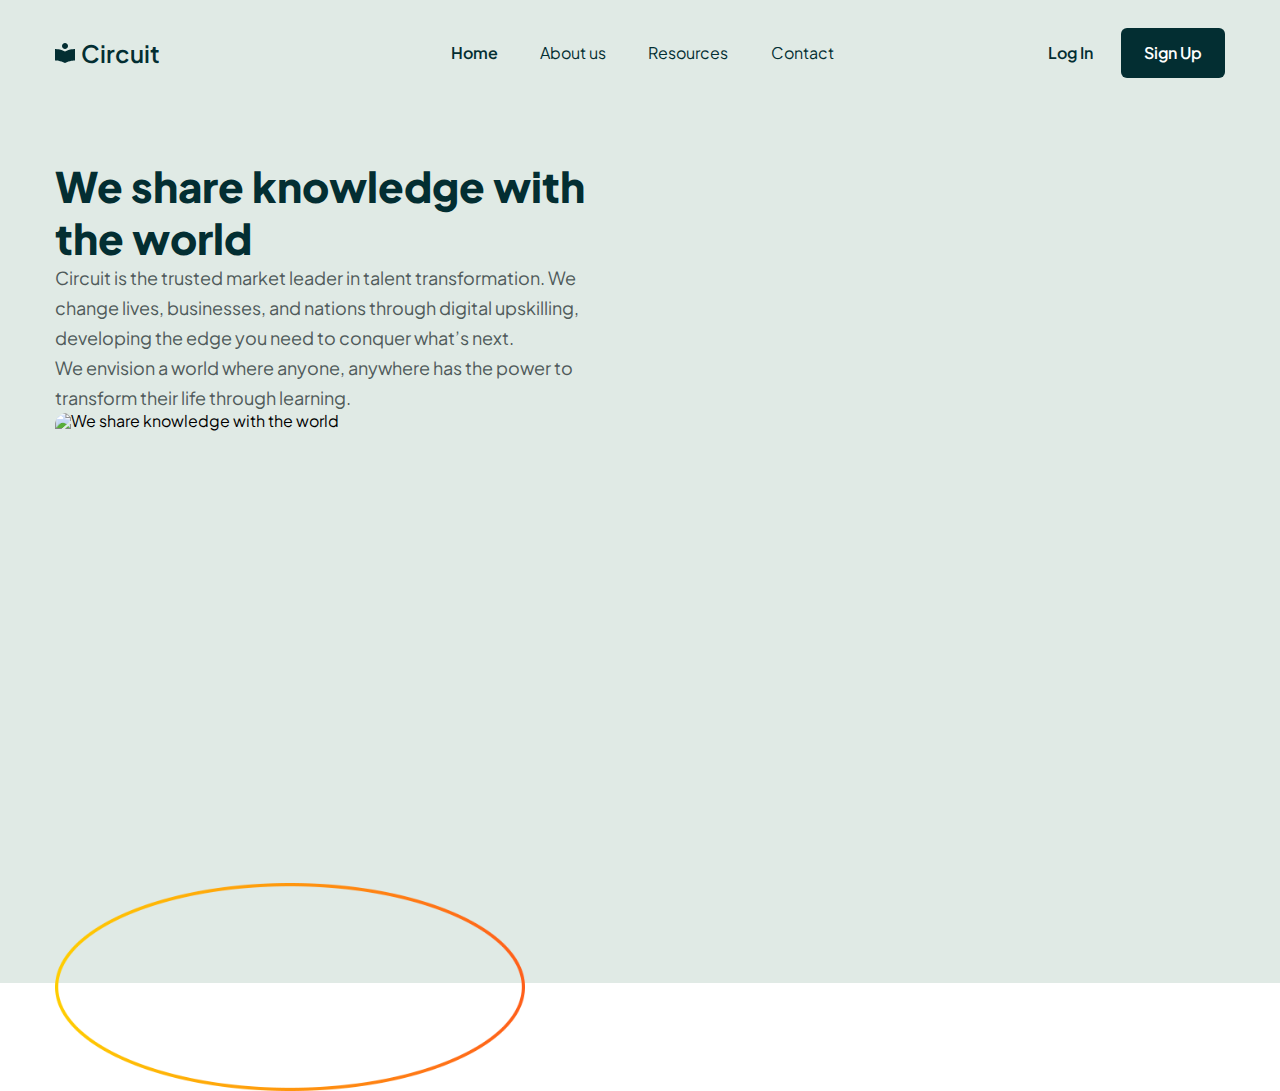
==== html/about.html @ ffbc9abe "Bonus" ====
<!DOCTYPE html>
<html lang="en">
  <head>
    <meta charset="UTF-8" />
    <meta name="viewport" content="width=device-width, initial-scale=1.0" />
    <title>About us</title>
    <!-- Favicon -->
    <link
      rel="apple-touch-icon"
      sizes="57x57"
      href="../assets/favicon/apple-icon-57x57.png"
    />
    <link
      rel="apple-touch-icon"
      sizes="60x60"
      href="../assets/favicon/apple-icon-60x60.png"
    />
    <link
      rel="apple-touch-icon"
      sizes="72x72"
      href="../assets/favicon/apple-icon-72x72.png"
    />
    <link
      rel="apple-touch-icon"
      sizes="76x76"
      href="../assets/favicon/apple-icon-76x76.png"
    />
    <link
      rel="apple-touch-icon"
      sizes="114x114"
      href="../assets/favicon/apple-icon-114x114.png"
    />
    <link
      rel="apple-touch-icon"
      sizes="120x120"
      href="../assets/favicon/apple-icon-120x120.png"
    />
    <link
      rel="apple-touch-icon"
      sizes="144x144"
      href="../assets/favicon/apple-icon-144x144.png"
    />
    <link
      rel="apple-touch-icon"
      sizes="152x152"
      href="../assets/favicon/apple-icon-152x152.png"
    />
    <link
      rel="apple-touch-icon"
      sizes="180x180"
      href="../assets/favicon/apple-icon-180x180.png"
    />
    <link
      rel="icon"
      type="image/png"
      sizes="192x192"
      href="../assets/favicon/android-icon-192x192.png"
    />
    <link
      rel="icon"
      type="image/png"
      sizes="32x32"
      href="../assets/favicon/favicon-32x32.png"
    />
    <link
      rel="icon"
      type="image/png"
      sizes="96x96"
      href="../assets/favicon/favicon-96x96.png"
    />
    <link
      rel="icon"
      type="image/png"
      sizes="16x16"
      href="../assets/favicon/favicon-16x16.png"
    />
    <link rel="manifest" href="../assets/favicon/manifest.json" />
    <meta name="msapplication-TileColor" content="#ffffff" />
    <meta
      name="msapplication-TileImage"
      content="../assets/favicon/ms-icon-144x144.png"
    />
    <meta name="theme-color" content="#ffffff" />
    <!-- Fonts -->
    <link rel="preconnect" href="https://fonts.googleapis.com" />
    <link rel="preconnect" href="https://fonts.gstatic.com" crossorigin />
    <link
      href="https://fonts.googleapis.com/css2?family=Plus+Jakarta+Sans:wght@400;500;600;700;800&display=swap"
      rel="stylesheet"
    />
    <!-- CSS -->
    <link rel="stylesheet" href="../assets/css/main.css" />
  </head>
  <body>
    <header class="header">
      <div class="container header-container">
        <a href="#" class="header-logo">
          <img src="../assets/img/logo.svg" alt="Circuit" />
          <span>Circuit</span>
        </a>
        <nav class="header-nav">
          <ul class="header-list">
            <li class="header-item">
              <a href="../index.html" class="header-link active" title="Home"
                >Home</a
              >
            </li>
            <li class="header-item">
              <a href="./about.html" class="header-link" title="About"
                >About us</a
              >
            </li>
            <li class="header-item">
              <a href="./resources.html" class="header-link" title="Resources"
                >Resources</a
              >
            </li>
            <li class="header-item">
              <a href="./contact.html" class="header-link" title="Contact"
                >Contact</a
              >
            </li>
          </ul>
          <div class="header-auth">
            <a href="./log-in-modal.html" class="log-in-btn">Log In</a>
            <a href="./sign-up-modal.html" class="btn sign-up-btn">Sign Up</a>
          </div>
        </nav>
      </div>
    </header>
    <main>
      <section class="about-hero">
        <div class="about-hero-container container">
          <section class="about-hero-content">
            <h1 class="heading about-hero-content-heading">
              We share knowledge with the world
            </h1>
            <p class="desc about-hero-content-desc">
              Circuit is the trusted market leader in talent transformation. We
              change lives, businesses, and nations through digital upskilling,
              developing the edge you need to conquer what’s next.
            </p>
            <p class="desc about-hero-content-desc">
              We envision a world where anyone, anywhere has the power to
              transform their life through learning.
            </p>
          </section>
          <figure class="about-hero-media">
            <img
              src="https://source.unsplash.com/random"
              alt="We share knowledge with the world"
              class="about-hero-img"
            />
            <figure class="about-hero-decor">
              <img srcset="../assets/img/hero-decor.png 2x" alt="" />
            </figure>
          </figure>
        </div>
      </section>
    </main>
  </body>
</html>
---- assets/css/main.css ----
html,
body,
div,
span,
applet,
object,
iframe,
h1,
h2,
h3,
h4,
h5,
h6,
p,
blockquote,
pre,
a,
abbr,
acronym,
address,
big,
cite,
code,
del,
dfn,
em,
img,
ins,
kbd,
q,
s,
samp,
small,
strike,
strong,
sub,
sup,
tt,
var,
b,
u,
i,
center,
dl,
dt,
dd,
ol,
ul,
li,
fieldset,
form,
label,
legend,
table,
caption,
tbody,
tfoot,
thead,
tr,
th,
td,
article,
aside,
canvas,
details,
embed,
figure,
figcaption,
footer,
header,
hgroup,
menu,
nav,
output,
ruby,
section,
summary,
time,
mark,
audio,
video {
  margin: 0;
  padding: 0;
  border: 0;
  font-size: 100%;
  font: inherit;
  vertical-align: baseline;
}

/* HTML5 display-role reset for older browsers */
article,
aside,
details,
figcaption,
figure,
footer,
header,
hgroup,
menu,
nav,
section {
  display: block;
}

body {
  line-height: 1;
}

ol,
ul {
  list-style: none;
}

blockquote,
q {
  quotes: none;
}

blockquote:before,
blockquote:after,
q:before,
q:after {
  content: "";
  content: none;
}

table {
  border-collapse: collapse;
  border-spacing: 0;
}

*,
*:before,
*:after {
  box-sizing: border-box;
}

img,
picture,
svg,
video {
  display: block;
  max-width: 100%;
}

input,
select,
textarea {
  background-color: transparent;
  outline: none;
}

button {
  cursor: pointer;
  background-color: transparent;
  outline: none;
}

input,
select,
textarea,
button {
  font-family: inherit;
  font-size: inherit;
}

html {
  font-size: 62.5%;
  scroll-behavior: smooth;
}

body {
  font-size: 1.6rem;
  font-family: "Plus Jakarta Sans", sans-serif;
}

a {
  text-decoration: none;
}

.container {
  width: 1170px;
  max-width: calc(100% - 48px);
  margin: 0 auto;
}

.heading {
  color: #032e32;
  font-size: 4.2rem;
  font-weight: 800;
  line-height: 123.81%;
}

.desc {
  color: #4f5a5a;
  font-size: 1.8rem;
  font-weight: 400;
  line-height: 166.667%;
}

.btn {
  display: flex;
  justify-content: center;
  align-items: center;
  --height: 62px;
  height: var(--height);
  line-height: var(--height);
  border-radius: 8px;
  background: #b5ed3d;
  color: #032e32;
  font-size: 1.8rem;
  font-weight: 600;
  outline: none;
  border: none;
  transition: all 0.2s linear;
}
.btn:hover {
  opacity: 0.85;
}

.header {
  padding-top: 18px;
  background: #e0eae5;
  position: sticky;
  top: -18px;
  z-index: 2;
}
.header-container {
  padding: 10px 0;
  display: flex;
  align-items: center;
  justify-content: space-between;
}
.header-logo {
  display: flex;
  align-items: center;
  gap: 0 6px;
}
.header-logo span {
  color: #032e32;
  font-size: 2.4rem;
  font-weight: 600;
}
.header-nav {
  display: flex;
  align-items: center;
  gap: 0 193px;
}
.header-list {
  display: flex;
  align-items: center;
}
.header-link {
  padding: 6px 21px;
  display: block;
  color: #032e32;
  font-weight: 400;
  transition: all 0.2s linear;
  position: relative;
}
.header-link::before {
  content: attr(title);
  display: block;
  font-weight: 600;
  height: 0;
  overflow: hidden;
  visibility: hidden;
}
.header-link::after {
  content: "";
  height: 3px;
  width: calc(100% - 42px);
  position: absolute;
  bottom: 0;
  left: 21px;
  background: #032e32;
  transform: scaleX(0);
  transform-origin: right;
  transition: transform 0.5s linear;
}
.header-link:hover {
  font-weight: 600;
}
.header-link:hover::after {
  transform: scaleX(1);
  transform-origin: left;
}
.header-link.active {
  font-weight: 600;
}
.header-auth {
  display: flex;
  align-items: center;
  gap: 0 28px;
}
.header .log-in-btn {
  color: #032e32;
  font-weight: 600;
}
.header .sign-up-btn {
  --height: 50px;
  border-radius: 6px;
  background: #032e32;
  color: #fff;
  font-size: 1.6rem;
  min-width: 104px;
}

.footer {
  background: #e0eae5;
}
.footer-container {
  padding: 92px 0 28px;
}
.footer-top {
  display: grid;
  grid-template-columns: 2fr 1fr 1fr 5fr;
  grid-gap: 0 110px;
  padding-bottom: 48px;
  border-bottom: 1px solid #d9d9d9;
}
.footer-heading {
  font-size: 2rem;
  font-weight: 700;
  line-height: 150%;
}
.footer-links {
  margin-top: 24px;
  display: flex;
  flex-direction: column;
  gap: 12px 0;
}
.footer-link {
  color: #032e32;
  font-size: 1.6rem;
  line-height: 175%;
  white-space: nowrap;
}
.footer-form {
  display: flex;
  align-items: center;
  justify-content: space-between;
  gap: 0 16px;
  margin-top: 24px;
}
.footer-input {
  padding: 13px 18px;
  width: 100%;
  border-radius: 4px;
  border: 1px solid #032e32;
  color: #032e32;
  font-size: 1.6rem;
  line-height: 175%;
}
.footer-btn {
  --height: 56px;
  min-width: 129px;
  font-size: 1.6rem;
}
.footer-contact {
  margin-top: 24px;
  display: flex;
  gap: 0 30px;
}
.footer-contact span {
  color: #032e32;
  font-size: 1.6rem;
  font-weight: 400;
  line-height: 175%;
}
.footer-contact span a {
  margin-top: 16px;
  display: block;
  color: #032e32;
  font-size: 2rem;
  font-weight: 700;
  line-height: 150%;
}
.footer .socials {
  margin-top: 24px;
  display: flex;
  align-items: center;
  gap: 0 14px;
}
.footer .social {
  display: flex;
  justify-content: center;
  align-items: center;
  width: 36px;
  height: 36px;
  background: #032e32;
  border-radius: 100rem;
  transition: all 0.2s linear;
  border: 1px solid transparent;
}
.footer .social svg {
  color: #fff;
}
.footer .social:hover {
  background: transparent;
  border: 1px solid #032e32;
}
.footer .social:hover svg {
  color: #032e32;
}
.footer-bottom {
  margin-top: 28px;
  display: flex;
  align-items: center;
  justify-content: space-between;
}
.footer-pay {
  display: flex;
  align-items: center;
  gap: 0 28px;
  margin-left: 150px;
}
.footer .copyright {
  color: #5d6c6c;
  font-size: 1.6rem;
  line-height: 175%;
}

.log-in {
  background: linear-gradient(to right, #04704e 50%, #e0eae5 50%);
  min-height: 100vh;
}
.log-in-container {
  display: flex;
  justify-content: space-between;
}
.log-in-heading {
  margin-top: 345px;
  color: #fff;
  max-width: 470px;
  padding: 20px 0;
  position: relative;
}
.log-in-heading::before {
  content: "";
  width: 36.1%;
  height: 4px;
  border-radius: 12px;
  background: #b5ed3d;
  position: absolute;
  top: 0;
  left: 0;
}
.log-in-desc {
  color: #fff;
  max-width: 411px;
}
.log-in-modal {
  margin-top: 126px;
  padding: 38px 28px;
  border-radius: 12px;
  background: #fff;
  width: 470px;
  position: relative;
}
.log-in-close-icon img {
  position: absolute;
  cursor: pointer;
  top: -56px;
  right: 0;
}
.log-in-label {
  color: #032e32;
  font-weight: 600;
  margin-bottom: 17px;
  display: block;
}
.log-in-input {
  width: 100%;
  border-radius: 6px;
  border: 1px solid #d4dddd;
  padding: 17px;
  color: #4f5a5a;
  font-weight: 400;
}
.log-in .password-log-in {
  margin-top: 26px;
  position: relative;
}
.log-in .password-log-in span {
  color: #032e32;
  font-weight: 600;
  position: absolute;
  right: 17px;
  top: 58%;
  cursor: pointer;
}
.log-in button {
  margin-top: 60px;
  width: 100%;
  outline: none;
  border: none;
}
.log-in .separate {
  margin-top: 32px;
  background: #d4dddd;
  height: 1px;
  width: 100%;
}
.log-in .other-choice {
  padding: 0 23px;
  background: #fff;
  display: inline-block;
  position: relative;
  left: 50%;
  transform: translateX(-50%);
  top: -15px;
}
.log-in .other-log-in {
  display: flex;
  justify-content: center;
  align-items: center;
  flex-direction: column;
  gap: 18px 0;
}
.log-in .other-log-in button {
  --height: 50px;
  border: 1px solid #d4dddd;
  margin-top: 0;
  background: transparent;
  width: 255px;
  display: flex;
  justify-content: center;
  align-items: center;
  transition: all 0.2s linear;
  gap: 0 13px;
}
.log-in .other-log-in button span {
  font-size: 1.6rem;
}
.log-in .other-log-in button:hover {
  background: #b5ed3d;
}
.log-in .other-log-in p {
  font-size: 1.6rem;
}
.log-in .other-log-in p strong {
  font-weight: 700;
  color: #032e32;
  cursor: pointer;
}

.log-in .confirm-password {
  margin-top: 26px;
}
.log-in .sign-up-modal-btn {
  margin-top: 28px;
}

.article {
  background: #e0eae5;
}
.article-container {
  padding: 70px 0;
  display: flex;
  align-items: center;
  justify-content: space-between;
}
.article-content {
  max-width: 570px;
}
.article-content p {
  margin-top: 20px;
}
.article-content strong {
  margin-top: 20px;
  font-size: 2.2rem;
  font-weight: 700;
  line-height: 145.455%;
  display: inline-block;
}
.article .hero-article-rate {
  margin-top: 20px;
}
.article .strong-2 {
  margin-top: 28px;
}
.article-list {
  margin-top: 28px;
  display: flex;
  flex-direction: column;
  gap: 16px 0;
}
.article-item {
  display: flex;
  align-items: center;
  gap: 0 12px;
}
.article-item span {
  color: #032e32;
}
.article-cta {
  margin-top: 40px;
  display: flex;
  align-items: center;
  gap: 0 20px;
}
.article-cta button {
  --height: 60px;
}
.article .buy-btn {
  min-width: 147px;
}
.article .add-btn {
  min-width: 170px;
  color: #fff;
  background: #032e32;
}
.article .img-media {
  width: 470px;
  height: 470px;
}
.article .img-media img {
  position: relative;
  z-index: 1;
  border-radius: 12px;
  width: 100%;
  height: 100%;
  object-fit: cover;
}
.article .img-decor {
  z-index: 0;
  position: absolute;
  top: 43%;
  left: 54%;
}
.article-close {
  margin-top: -107px;
  float: right;
}

.all-course {
  background: #e0eae5;
}
.all-course-container {
  padding: 72px 0 100px;
}
.all-course-content {
  margin-top: 70px;
  display: flex;
  justify-content: space-between;
}
.all-course-nav {
  width: 370px;
}
.all-course-nav h2 {
  font-size: 3.2rem;
  font-weight: 700;
  line-height: 131.25%;
}
.all-course-filter-list {
  margin-top: 48px;
  display: flex;
  flex-direction: column;
  gap: 28px 0;
}
.all-course-filter-item {
  padding-bottom: 28px;
  position: relative;
}
.all-course-filter-item h3 {
  font-size: 2rem;
  font-weight: 600;
  line-height: 150%;
  margin-bottom: 18px;
}
.all-course-filter-item::after {
  content: "";
  height: 2px;
  width: 100%;
  border-radius: 1px;
  background: #bfcec6;
  position: absolute;
  bottom: 0;
  left: 0;
}
.all-course-filter-item .list {
  display: flex;
  flex-direction: column;
  gap: 16px 0;
}
.all-course-list {
  display: grid;
  grid-template-columns: repeat(2, 1fr);
  grid-gap: 30px;
}

.hero {
  padding-top: 18px;
  background: #e0eae5;
}
.hero-pr-banner {
  padding: 20px 0;
  max-width: 100vw;
  overflow: hidden;
  white-space: nowrap;
  margin-left: -18px;
  background: #ffcd00;
}
.hero-pr-banner span {
  padding: 0 18px;
  position: relative;
  color: #032e32;
  font-size: 1.8rem;
  font-weight: 400;
}
.hero-pr-banner span::after {
  content: "";
  width: 10px;
  height: 10px;
  border-radius: 100rem;
  background: #032e32;
  position: absolute;
  right: -8px;
  top: 50%;
  transform: translateY(-50%);
}
.hero-container {
  padding: 100px 0 156px;
  display: flex;
  align-items: center;
}
.hero-content {
  max-width: 570px;
}
.hero-heading {
  font-size: 7rem;
  font-weight: 800;
  line-height: 114.286%;
  margin-bottom: 20px;
}
.hero-form {
  margin-top: 40px;
  position: relative;
  display: flex;
  align-items: center;
  gap: 0 18px;
}
.hero-form img {
  position: absolute;
  left: 16px;
  top: 50%;
  transform: translateY(-50%);
}
.hero-input {
  width: 100%;
  padding: 16px 44px;
  outline: none;
  border-radius: 8px;
  background: #fff;
  border: none;
}
.hero-btn {
  min-width: 191px;
}
.hero-media {
  position: relative;
  padding-left: 130px;
}
.hero-article {
  position: relative;
  z-index: 1;
  width: 370px;
  height: 426px;
  border-radius: 12px;
  background: #fff;
  padding: 24px;
}
.hero-article-content {
  margin-top: -24px;
}
.hero-article-sub-heading {
  color: #69797a;
  font-size: 1.4rem;
  font-weight: 400;
}
.hero-article-title {
  margin-top: 3px;
  color: #032e32;
  font-weight: 700;
  display: flex;
  align-items: center;
  justify-content: space-between;
}
.hero-article-rate {
  margin-top: 3px;
  display: flex;
  align-items: center;
  gap: 0 6px;
}
.hero-article-rate span {
  font-size: 1.6rem;
}
.hero-img {
  width: 322px;
  height: 262px;
  border-radius: 12px;
  object-fit: cover;
}
.hero-nav-arrow img {
  position: relative;
  top: -27px;
  left: 50%;
  transform: translateX(-50%);
}
.hero-decor {
  position: absolute;
  top: 50%;
  transform: translateY(-50%);
  left: 64px;
}

.about {
  background: #032e32;
}
.about-container {
  padding: 48px 0 48px 2px;
  display: flex;
  align-items: center;
  justify-content: space-between;
  position: relative;
}
.about-content {
  max-width: 437px;
}
.about-tag {
  color: #fff;
  font-size: 1.8rem;
}
.about-heading {
  margin-top: 12px;
  color: #fff;
  font-size: 2.8rem;
  font-weight: 700;
  line-height: 135.714%;
}
.about-media {
  position: absolute;
  top: -40px;
  left: 50%;
  transform: translateX(-30%);
}
.about-img {
  width: 242px;
  height: 214px;
  border-radius: 12px;
  background: #ff5f1a;
  display: flex;
  align-items: flex-end;
  justify-content: center;
}
.about-img img {
  width: 220px;
  height: 260px;
}
.about-decor {
  position: absolute;
  bottom: 108px;
  left: -28px;
}
.about-list {
  display: flex;
  align-items: center;
  gap: 0 48px;
}
.about-item {
  max-width: 167px;
}
.about-item-desc {
  margin-top: 14px;
  color: #fff;
  font-size: 1.8rem;
  font-weight: 600;
  line-height: 133.333%;
  display: inline-block;
}

.bio {
  padding-top: 80px;
}
.bio-container {
  padding: 80px 0;
}
.bio-heading, .bio-desc {
  max-width: 570px;
  text-align: center;
  margin: 0 auto;
}
.bio-desc {
  margin-top: 20px;
}
.bio-btn {
  margin: 40px auto 0 auto;
  min-width: 167px;
}
.bio-media {
  display: flex;
  align-items: center;
  justify-content: space-between;
  margin-top: 70px;
}
.bio-media img {
  border-radius: 12px;
}
.bio-media img:first-child {
  width: 670px;
  height: 440px;
}
.bio-media img:last-child {
  width: 470px;
  height: 440px;
}

.service-container {
  padding: 80px 0 160px;
}
.service-heading {
  max-width: 570px;
}
.service-list {
  margin-top: 70px;
  --column: 3;
  --spacing: 30px;
  display: flex;
  flex-wrap: wrap;
  margin-left: calc(-1 * var(--spacing));
  row-gap: var(--spacing);
}
.service-list > * {
  margin-left: var(--spacing);
  width: calc(100% / var(--column) - var(--spacing));
}
.service-item {
  border-radius: 12px;
  border: 1px solid #d8e0e0;
  background: #fff;
  padding: 44px 22px;
  cursor: pointer;
  height: 338px;
  transition: all 0.2s linear;
}
.service-item strong {
  margin-top: 28px;
  color: #032e32;
  font-size: 2.2rem;
  font-weight: 700;
  display: inline-block;
}
.service-item span {
  margin-top: 16px;
  display: inline-block;
  font-size: 1.7rem;
}
.service-item:hover {
  box-shadow: 0px 18px 46px 0px rgba(3, 46, 50, 0.08);
  transform: translateY(-10px);
  border: 1px solid transparent;
}

.course {
  background: #e0eae5;
}
.course-container {
  padding: 100px 0;
}
.course-heading, .course-desc {
  text-align: center;
}
.course-desc {
  margin: 18px auto 0 auto;
  max-width: 570px;
}
.course-list {
  margin-top: 70px;
  --column: 3;
  --spacing: 30px;
  display: flex;
  flex-wrap: wrap;
  margin-left: calc(-1 * var(--spacing));
  row-gap: var(--spacing);
}
.course-list > * {
  margin-left: var(--spacing);
  width: calc(100% / var(--column) - var(--spacing));
}
.course-btn {
  width: 156px;
  margin: 55px auto 0 auto;
}

.feature-container {
  padding: 100px 0 80px;
  display: flex;
  align-items: center;
  justify-content: space-between;
}
.feature-media {
  flex-shrink: 0;
  width: 470px;
  height: 430px;
  position: relative;
}
.feature-img {
  width: 100%;
  height: 100%;
  object-fit: cover;
  border-radius: 15px;
}
.feature-decor {
  position: absolute;
  top: 50%;
  left: 50%;
  transform: translate(-50%, -50%);
  cursor: pointer;
}
.feature-content {
  max-width: 570px;
}
.feature-desc {
  margin-top: 18px;
}
.feature-list {
  margin-top: 36px;
  display: flex;
  flex-direction: column;
  gap: 16px 0;
}
.feature-item {
  display: flex;
  align-items: center;
  gap: 0 11px;
  transition: all 0.2s linear;
}
.feature-item span {
  color: #032e32;
  font-size: 1.8rem;
  font-weight: 500;
  line-height: 166.667%;
}

.testimonial-container {
  padding: 80px 0 160px;
}
.testimonial-desc {
  margin-top: 18px;
  max-width: 570px;
}
.testimonial-list {
  margin-top: 70px;
  --column: 3;
  --spacing: 30px;
  display: flex;
  flex-wrap: wrap;
  margin-left: calc(-1 * var(--spacing));
  row-gap: var(--spacing);
}
.testimonial-list > * {
  margin-left: var(--spacing);
  width: calc(100% / var(--column) - var(--spacing));
}
.testimonial-item {
  padding: 44px 24px;
  border-radius: 12px;
  border: 1px solid #d8e0e0;
  background: #fff;
  cursor: pointer;
  transition: all 0.2s linear;
}
.testimonial-item h3 {
  font-size: 1.8rem;
  font-weight: 600;
  line-height: 166.667%;
  max-width: 260px;
}
.testimonial-item p {
  margin-top: 28px;
  font-size: 1.6rem;
  line-height: 175%;
  display: -webkit-box;
  -webkit-line-clamp: 6;
  -webkit-box-orient: vertical;
  overflow: hidden;
  text-overflow: ellipsis;
  word-break: break-word;
}
.testimonial-item:hover {
  border: 1px solid transparent;
  transform: translateY(-20px);
  box-shadow: 0px 18px 46px 0px rgba(3, 46, 50, 0.08);
}
.testimonial-user {
  margin-top: 38px;
  display: flex;
  align-items: center;
  gap: 0 14px;
}
.testimonial-user .user-img {
  width: 64px;
  height: 64px;
}
.testimonial-user .user-img img {
  border-radius: 100rem;
  width: 100%;
  height: 100%;
  object-fit: cover;
}
.testimonial-user div span {
  font-size: 1.8rem;
  font-weight: 600;
  line-height: 166.667%;
}
.testimonial-user .user-rate {
  margin-top: 6px;
  display: flex;
  align-items: center;
  gap: 0 7px;
}
.testimonial .list-nav {
  margin-top: 38px;
  gap: 0 12px;
  display: flex;
  justify-content: center;
  align-items: center;
}
.testimonial .list-nav div {
  width: 24px;
  height: 4px;
  border-radius: 2px;
  cursor: pointer;
  background: #e0eae5;
}
.testimonial .list-nav div.active {
  background: #b5ed3d;
}

.cta {
  background: #04704e;
}
.cta-container {
  padding: 100px 0;
  position: relative;
}
.cta-content {
  padding: 0 285px;
}
.cta-content p {
  margin-top: 18px;
}
.cta-content button {
  margin: 38px auto 0 auto;
  min-width: 173px;
}
.cta-heading, .cta-content p {
  margin-top: 38px;
  color: #fff;
  text-align: center;
}
.cta-decor {
  position: absolute;
}
.cta-decor-1, .cta-decor-2 {
  top: 50%;
  transform: translateY(-50%);
  left: 0;
}
.cta-decor-2 {
  left: initial;
  right: 0;
}
.cta-decor-3 {
  top: 96px;
  right: 141px;
}
.cta-decor-4 {
  bottom: 96px;
  left: 141px;
}

.about-hero {
  background: #e0eae5;
}
.about-hero-container {
  padding: 72px 0 100px;
}
.about-hero-media {
  width: 470px;
  height: 470px;
}
.about-hero-content {
  max-width: 570px;
}
.about-hero-img {
  width: 100%;
  height: 100%;
  object-fit: cover;
  border-radius: 12px;
}

/*# sourceMappingURL=main.css.map */
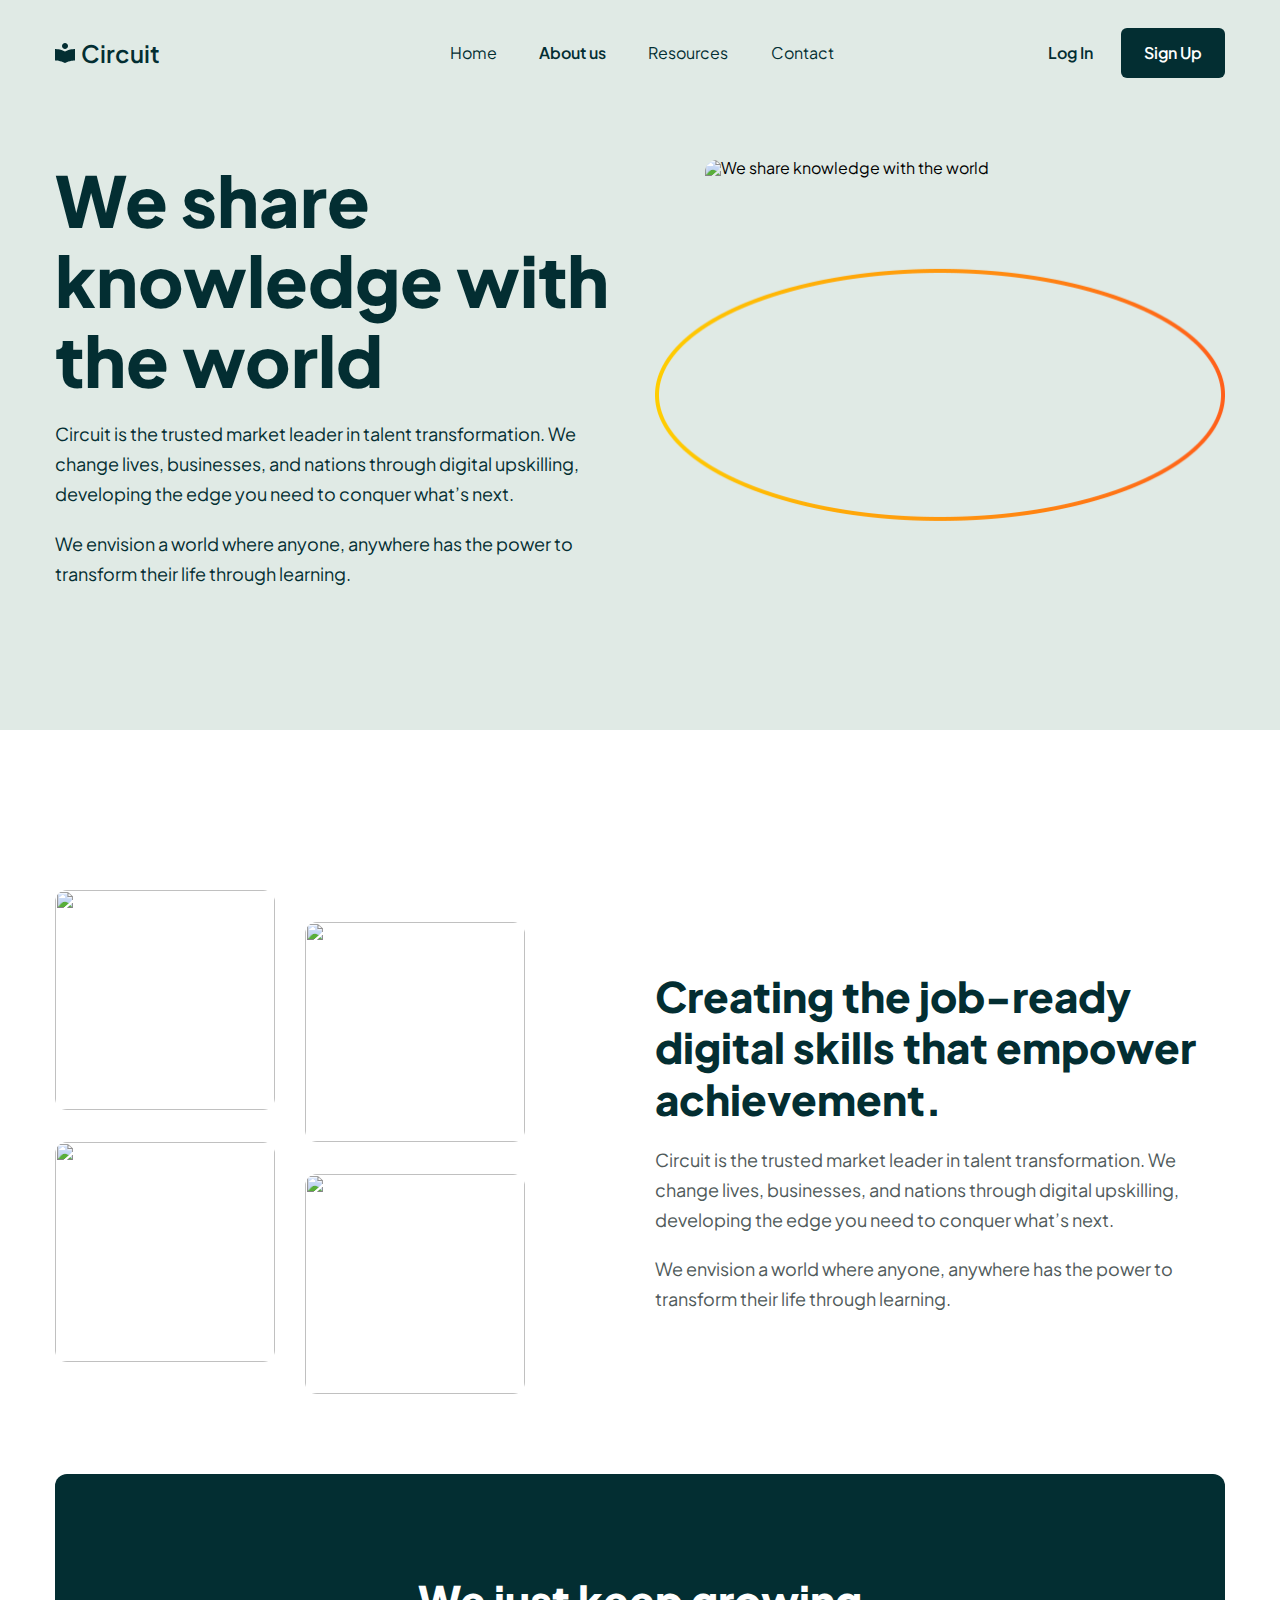
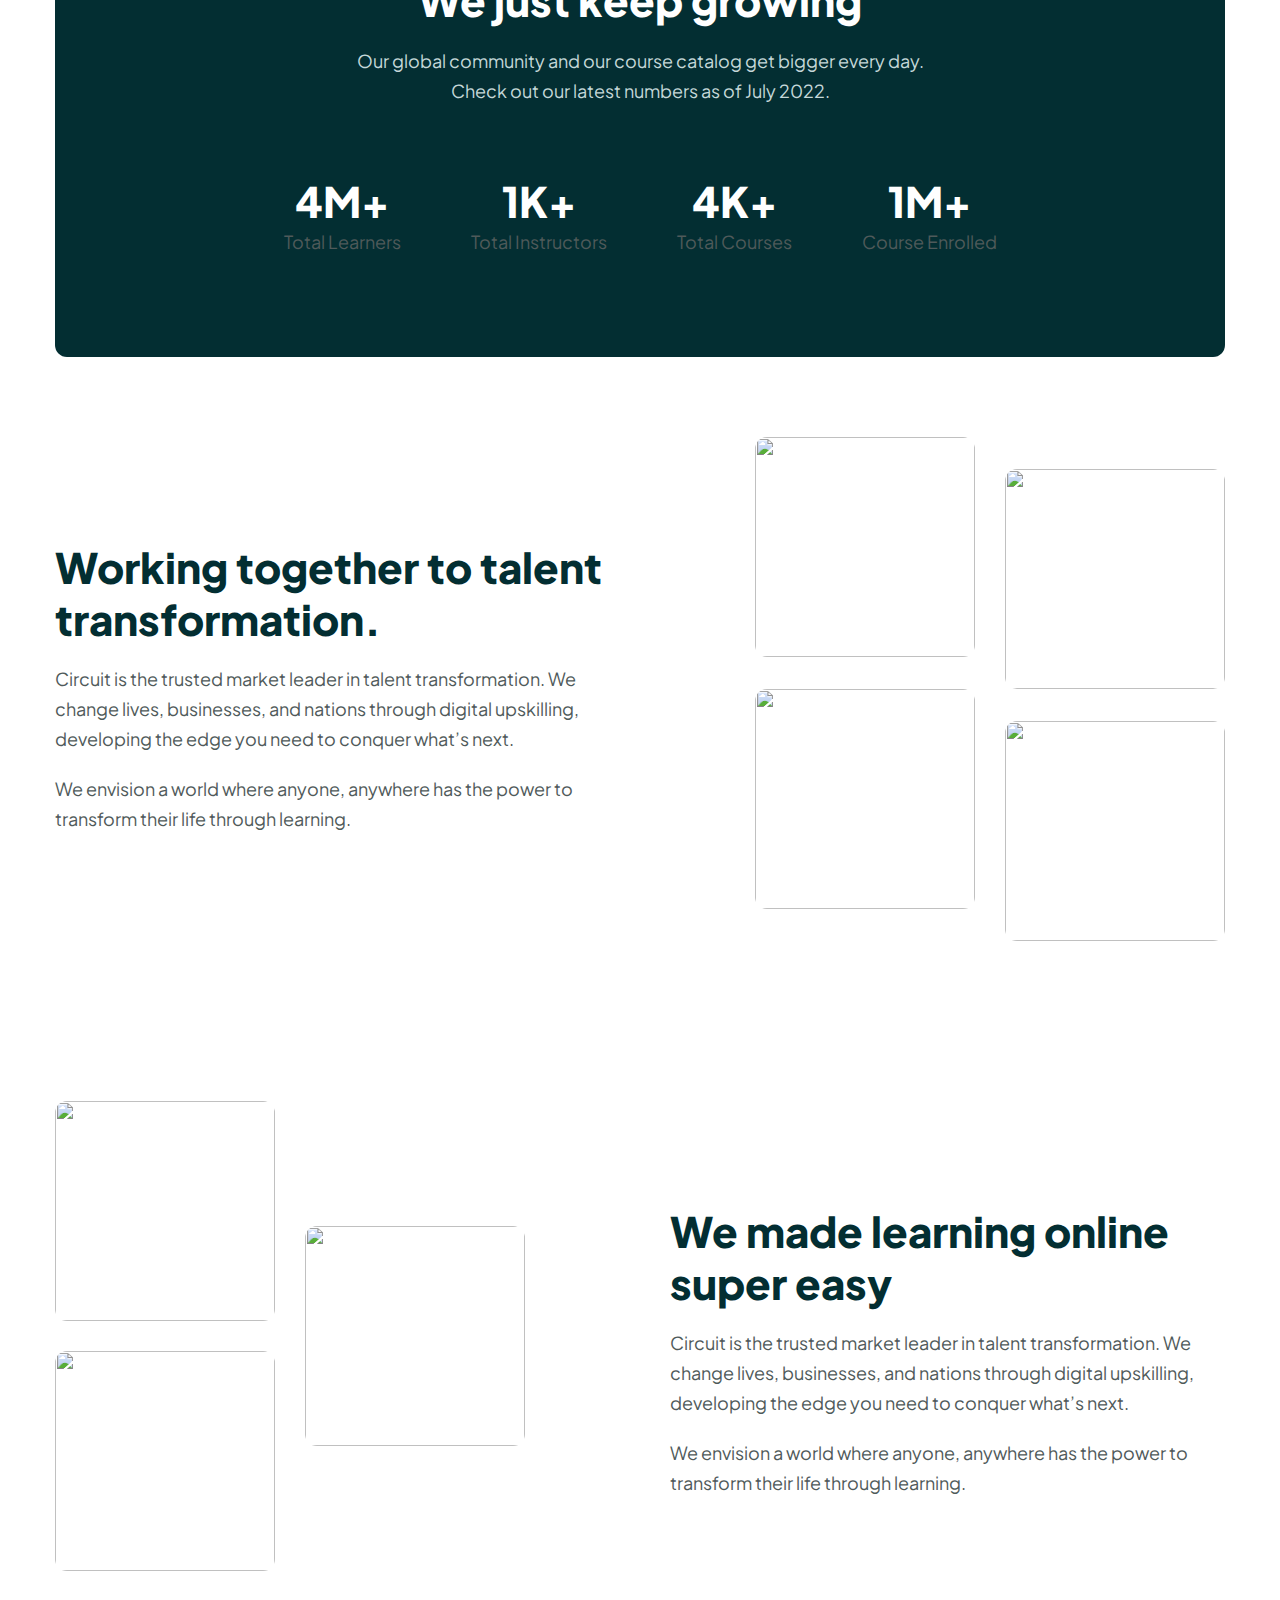
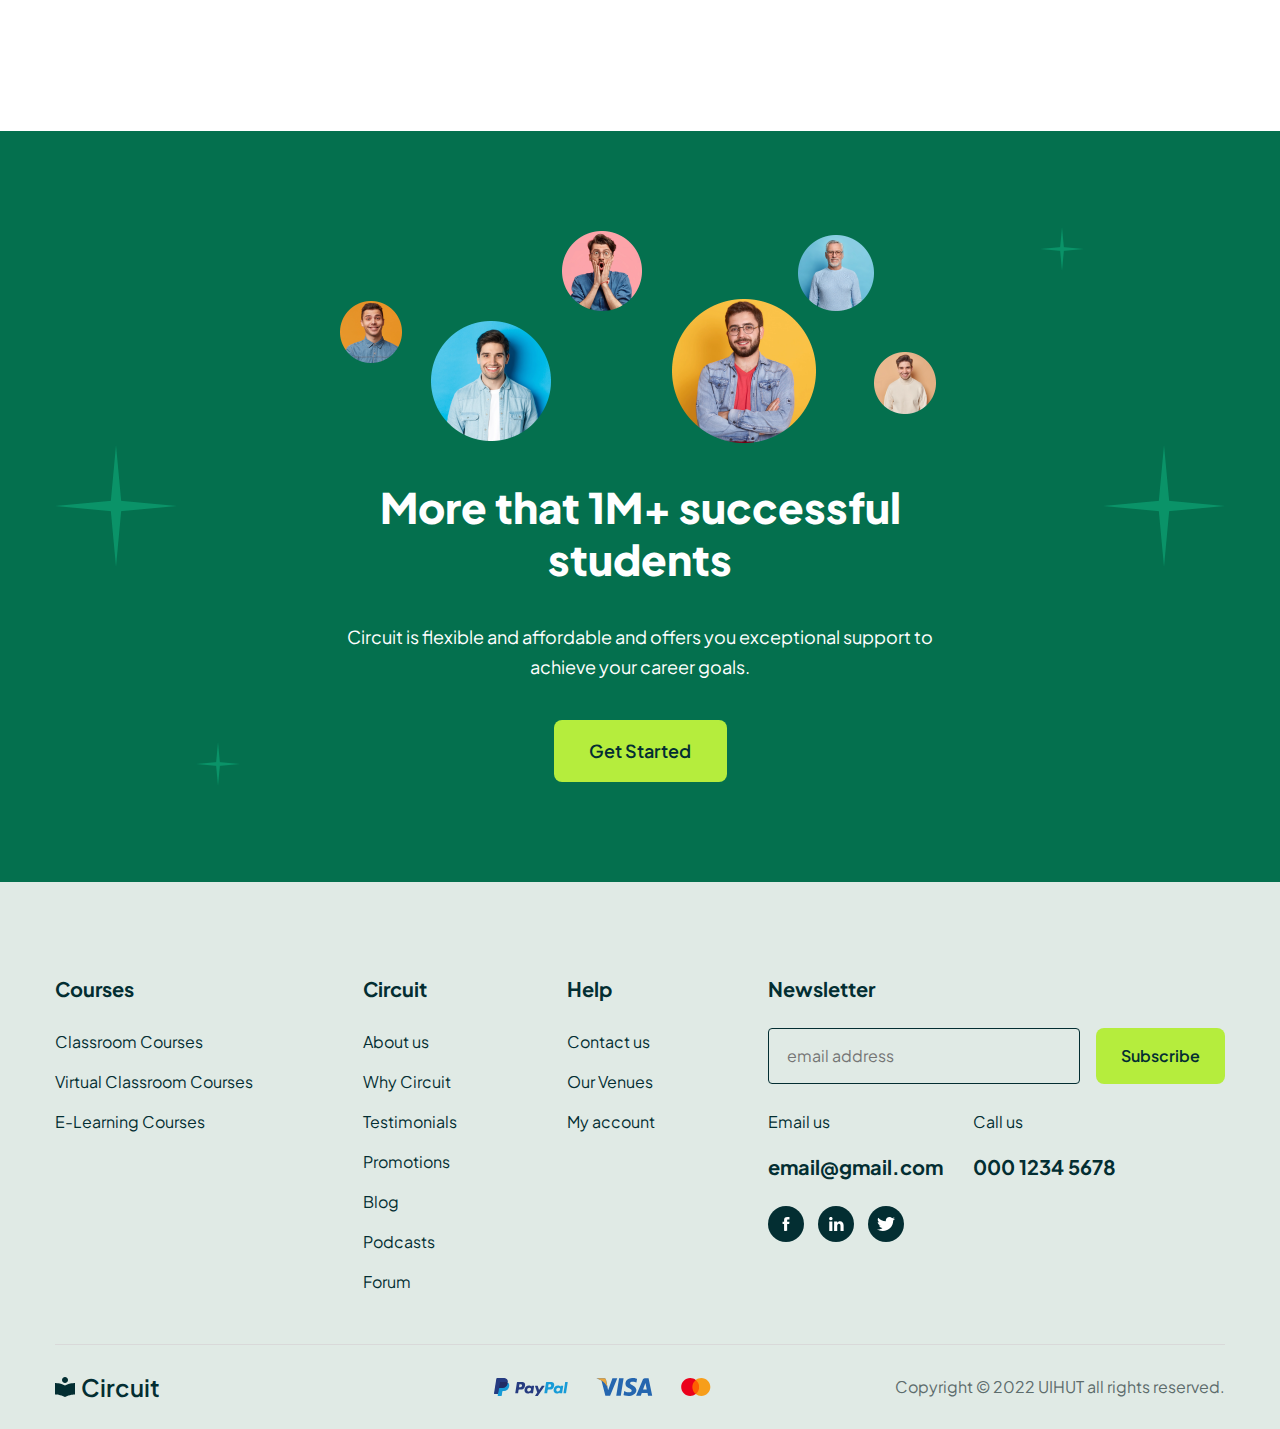
==== commit cbbb66b5: "About & Resource section" ====
--- a/html/about.html
+++ b/html/about.html
@@ -101,12 +101,10 @@
         <nav class="header-nav">
           <ul class="header-list">
             <li class="header-item">
-              <a href="../index.html" class="header-link active" title="Home"
-                >Home</a
-              >
+              <a href="../index.html" class="header-link" title="Home">Home</a>
             </li>
             <li class="header-item">
-              <a href="./about.html" class="header-link" title="About"
+              <a href="./about.html" class="header-link active" title="About"
                 >About us</a
               >
             </li>
@@ -157,6 +155,283 @@
           </figure>
         </div>
       </section>
+      <section class="skill">
+        <div class="container skill-container">
+          <figure class="skill-media">
+            <img src="https://source.unsplash.com/random" alt="" />
+            <img src="https://source.unsplash.com/random" alt="" />
+            <img src="https://source.unsplash.com/random" alt="" />
+            <img src="https://source.unsplash.com/random" alt="" />
+          </figure>
+          <section class="skill-content">
+            <h2 class="heading skill-heading">
+              Creating the job-ready digital skills that empower achievement.
+            </h2>
+            <p class="desc skill-desc">
+              Circuit is the trusted market leader in talent transformation. We
+              change lives, businesses, and nations through digital upskilling,
+              developing the edge you need to conquer what’s next.
+            </p>
+            <p class="desc skill-desc">
+              We envision a world where anyone, anywhere has the power to
+              transform their life through learning.
+            </p>
+          </section>
+        </div>
+      </section>
+      <section class="about-stat">
+        <div class="container about-stat-container">
+          <h2 class="heading about-stat-heading">We just keep growing</h2>
+          <p class="desc about-stat-desc">
+            Our global community and our course catalog get bigger every day.
+            Check out our latest numbers as of July 2022.
+          </p>
+          <div class="about-stat-list">
+            <div class="about-stat-item">
+              <strong class="heading">4M+</strong>
+              <span class="desc">Total Learners</span>
+            </div>
+            <div class="about-stat-item">
+              <strong class="heading">1K+</strong>
+              <span class="desc">Total Instructors</span>
+            </div>
+            <div class="about-stat-item">
+              <strong class="heading">4K+</strong>
+              <span class="desc">Total Courses</span>
+            </div>
+            <div class="about-stat-item">
+              <strong class="heading">1M+</strong>
+              <span class="desc">Course Enrolled</span>
+            </div>
+          </div>
+        </div>
+      </section>
+      <section class="about-feature">
+        <div class="container about-feature-container">
+          <section class="about-feature-content">
+            <h2 class="heading about-feature-heading">
+              Working together to talent transformation.
+            </h2>
+            <p class="desc about-feature-desc">
+              Circuit is the trusted market leader in talent transformation. We
+              change lives, businesses, and nations through digital upskilling,
+              developing the edge you need to conquer what’s next.
+            </p>
+            <p class="desc about-feature-desc">
+              We envision a world where anyone, anywhere has the power to
+              transform their life through learning.
+            </p>
+          </section>
+          <figure class="about-feature-media-1 about-feature-media">
+            <img src="https://source.unsplash.com/random" alt="" />
+            <img src="https://source.unsplash.com/random" alt="" />
+            <img src="https://source.unsplash.com/random" alt="" />
+            <img src="https://source.unsplash.com/random" alt="" />
+          </figure>
+          <figure class="about-feature-media-2 about-feature-media">
+            <img src="https://source.unsplash.com/random" alt="" />
+            <img src="https://source.unsplash.com/random" alt="" />
+            <img src="https://source.unsplash.com/random" alt="" />
+          </figure>
+          <section class="about-feature-content">
+            <h2 class="heading about-feature-heading">
+              We made learning online super easy
+            </h2>
+            <p class="desc about-feature-desc">
+              Circuit is the trusted market leader in talent transformation. We
+              change lives, businesses, and nations through digital upskilling,
+              developing the edge you need to conquer what’s next.
+            </p>
+            <p class="desc about-feature-desc">
+              We envision a world where anyone, anywhere has the power to
+              transform their life through learning.
+            </p>
+          </section>
+        </div>
+      </section>
+      <section class="cta">
+        <div class="container cta-container">
+          <div class="cta-content">
+            <figure class="cta-media">
+              <img
+                srcset="../assets/img/cta-img.png 2x"
+                alt="More that 1M+ successful students"
+              />
+            </figure>
+            <h2 class="heading cta-heading">
+              More that 1M+ successful students
+            </h2>
+            <p class="desc">
+              Circuit is flexible and affordable and offers you exceptional
+              support to achieve your career goals.
+            </p>
+            <button class="btn">Get Started</button>
+          </div>
+          <img
+            srcset="../assets/img/cta-decor-1.png 2x"
+            alt=""
+            class="cta-decor cta-decor-1"
+          />
+          <img
+            srcset="../assets/img/cta-decor-1.png 2x"
+            alt=""
+            class="cta-decor cta-decor-2"
+          />
+          <img
+            srcset="../assets/img/cta-decor-2.png 2x"
+            alt=""
+            class="cta-decor cta-decor-3"
+          />
+          <img
+            srcset="../assets/img/cta-decor-2.png 2x"
+            alt=""
+            class="cta-decor cta-decor-4"
+          />
+        </div>
+      </section>
     </main>
+    <footer class="footer">
+      <div class="container footer-container">
+        <div class="footer-top">
+          <div class="footer-column">
+            <h3 class="footer-heading heading">Courses</h3>
+            <ul class="footer-links">
+              <li>
+                <a href="#!" class="desc footer-link">Classroom Courses</a>
+              </li>
+              <li>
+                <a href="#!" class="desc footer-link"
+                  >Virtual Classroom Courses</a
+                >
+              </li>
+              <li>
+                <a href="#!" class="desc footer-link">E-Learning Courses</a>
+              </li>
+            </ul>
+          </div>
+          <div class="footer-column">
+            <h3 class="footer-heading heading">Circuit</h3>
+            <ul class="footer-links">
+              <li>
+                <a href="#!" class="desc footer-link">About us</a>
+              </li>
+              <li>
+                <a href="#!" class="desc footer-link">Why Circuit</a>
+              </li>
+              <li>
+                <a href="#!" class="desc footer-link">Testimonials</a>
+              </li>
+              <li>
+                <a href="#!" class="desc footer-link">Promotions</a>
+              </li>
+              <li>
+                <a href="#!" class="desc footer-link">Blog</a>
+              </li>
+              <li>
+                <a href="#!" class="desc footer-link">Podcasts</a>
+              </li>
+              <li>
+                <a href="#!" class="desc footer-link">Forum</a>
+              </li>
+            </ul>
+          </div>
+          <div class="footer-column">
+            <h3 class="footer-heading heading">Help</h3>
+            <ul class="footer-links">
+              <li>
+                <a href="#!" class="desc footer-link">Contact us</a>
+              </li>
+              <li>
+                <a href="#!" class="desc footer-link">Our Venues</a>
+              </li>
+              <li>
+                <a href="#!" class="desc footer-link">My account</a>
+              </li>
+            </ul>
+          </div>
+          <div class="footer-column">
+            <h3 class="footer-heading heading">Newsletter</h3>
+            <form action="#!" class="footer-form">
+              <input
+                type="email"
+                name="footer-input"
+                id="footer-input"
+                class="footer-input desc"
+                placeholder="email address"
+              />
+              <button type="submit" class="btn footer-btn">Subscribe</button>
+            </form>
+            <div class="footer-contact">
+              <span>
+                Email us
+                <a href="mailto:email@gmail.com">email@gmail.com</a>
+              </span>
+              <span>
+                Call us
+                <a href="tel:000 1234 5678">000 1234 5678</a>
+              </span>
+            </div>
+            <div class="socials">
+              <a href="#!" class="social">
+                <svg
+                  xmlns="http://www.w3.org/2000/svg"
+                  width="8"
+                  height="14"
+                  viewBox="0 0 8 14"
+                  fill="none"
+                >
+                  <path
+                    d="M5.14172 13.8492V7.03507H7.18969L7.46116 4.6368H5.14172L5.14516 3.43636C5.14516 2.81084 5.20851 2.47583 6.16635 2.47583H7.4468V0.0771484H5.39836C2.93782 0.0771484 2.07191 1.24051 2.07191 3.19721V4.63699H0.538086V7.03548H2.07191V13.7526C2.66945 13.8643 3.2872 13.9233 3.91972 13.9233C4.32833 13.9233 4.73651 13.8986 5.14172 13.8492Z"
+                    fill="currentColor"
+                  />
+                </svg>
+              </a>
+              <a href="#!" class="social">
+                <svg
+                  width="15"
+                  height="14"
+                  viewBox="0 0 15 14"
+                  fill="none"
+                  xmlns="http://www.w3.org/2000/svg"
+                >
+                  <path
+                    d="M0.0766602 1.68554C0.0766602 1.21933 0.240386 0.834715 0.567824 0.531694C0.895263 0.228659 1.32095 0.0771484 1.84485 0.0771484C2.35941 0.0771484 2.77572 0.226323 3.09381 0.524701C3.42125 0.832393 3.58498 1.23332 3.58498 1.7275C3.58498 2.17505 3.42594 2.548 3.10785 2.84638C2.78041 3.15407 2.35005 3.30792 1.81678 3.30792H1.80275C1.28819 3.30792 0.871883 3.15407 0.553791 2.84638C0.235699 2.53869 0.0766602 2.15174 0.0766602 1.68554ZM0.259093 13.9233V4.58065H3.37448V13.9233H0.259093ZM5.10057 13.9233H8.21595V8.70652C8.21595 8.38017 8.25338 8.12842 8.32822 7.95127C8.45919 7.63425 8.658 7.36618 8.92463 7.14708C9.19127 6.92796 9.52572 6.81841 9.92801 6.81841C10.9758 6.81841 11.4997 7.52237 11.4997 8.9303V13.9233H14.6151V8.56666C14.6151 7.1867 14.2877 6.14009 13.6328 5.4268C12.9779 4.71351 12.1125 4.35687 11.0366 4.35687C9.82978 4.35687 8.88955 4.87435 8.21595 5.90932V5.93729H8.20192L8.21595 5.90932V4.58065H5.10057C5.11927 4.87901 5.12863 5.80674 5.12863 7.36386C5.12863 8.92097 5.11927 11.1074 5.10057 13.9233Z"
+                    fill="currentColor"
+                  />
+                </svg>
+              </a>
+              <a href="#!" class="social">
+                <svg
+                  width="18"
+                  height="14"
+                  viewBox="0 0 18 14"
+                  fill="none"
+                  xmlns="http://www.w3.org/2000/svg"
+                >
+                  <path
+                    d="M18 1.71632C17.3306 1.99431 16.6174 2.17857 15.8737 2.26804C16.6388 1.83561 17.2226 1.15608 17.4971 0.33703C16.7839 0.739634 15.9964 1.02401 15.1571 1.18271C14.4799 0.499989 13.5146 0.0771484 12.4616 0.0771484C10.4186 0.0771484 8.77387 1.64709 8.77387 3.5717C8.77387 3.84863 8.79862 4.1149 8.85938 4.36839C5.7915 4.22673 3.07687 2.83466 1.25325 0.714072C0.934875 1.23703 0.748125 1.83561 0.748125 2.47999C0.748125 3.68993 1.40625 4.76247 2.38725 5.38342C1.79437 5.37277 1.21275 5.20981 0.72 4.95312C0.72 4.96378 0.72 4.97762 0.72 4.99147C0.72 6.68922 1.99912 8.0994 3.6765 8.42425C3.37612 8.502 3.04875 8.53928 2.709 8.53928C2.47275 8.53928 2.23425 8.5265 2.01038 8.47963C2.4885 9.86318 3.84525 10.8803 5.4585 10.9134C4.203 11.8432 2.60888 12.4034 0.883125 12.4034C0.5805 12.4034 0.29025 12.3906 0 12.3555C1.63462 13.3535 3.57188 13.9233 5.661 13.9233C12.4515 13.9233 16.164 8.59786 16.164 3.98176C16.164 3.82733 16.1584 3.67821 16.1505 3.53017C16.8829 3.0381 17.4982 2.42354 18 1.71632Z"
+                    fill="currentColor"
+                  />
+                </svg>
+              </a>
+            </div>
+          </div>
+        </div>
+        <div class="footer-bottom">
+          <a href="#" class="header-logo">
+            <img src="../assets/img/logo.svg" alt="Circuit" />
+            <span>Circuit</span>
+          </a>
+          <figure class="footer-pay">
+            <img src="../assets/img/paypal.svg" alt="" />
+            <img src="../assets/img/visa.svg" alt="" />
+            <img src="../assets/img/mastercard.svg" alt="" />
+          </figure>
+          <span class="copyright desc"
+            >Copyright © 2022 UIHUT all rights reserved.</span
+          >
+        </div>
+      </div>
+    </footer>
   </body>
 </html>
--- a/assets/css/main.css
+++ b/assets/css/main.css
@@ -1186,19 +1186,188 @@
 }
 .about-hero-container {
   padding: 72px 0 100px;
+  display: flex;
 }
 .about-hero-media {
   width: 470px;
   height: 470px;
+  margin-left: 80px;
+  position: relative;
 }
 .about-hero-content {
   max-width: 570px;
+}
+.about-hero-content-heading {
+  font-size: 7rem;
+  line-height: 114.286%;
+}
+.about-hero-content-desc {
+  margin-top: 20px;
+  color: #032e32;
+}
+.about-hero-content a {
+  margin-top: 40px;
+  display: inline-block;
+  text-decoration: underline;
+  color: #ff5f1a;
+  font-size: 1.8rem;
+  font-weight: 600;
+  line-height: 166.667%;
 }
 .about-hero-img {
   width: 100%;
   height: 100%;
   object-fit: cover;
   border-radius: 12px;
+  position: relative;
+  z-index: 1;
+}
+.about-hero-decor {
+  width: 570px;
+  position: absolute;
+  top: 50%;
+  left: 50%;
+  transform: translate(-50%, -50%);
+}
+
+.skill-container {
+  display: flex;
+  justify-content: space-between;
+  padding: 160px 0 80px;
+  align-items: center;
+}
+.skill-media {
+  max-width: 470px;
+  display: flex;
+  flex-wrap: wrap;
+  gap: 0 30px;
+}
+.skill-media img {
+  width: 220px;
+  height: 220px;
+  border-radius: 12px;
+}
+.skill-media img:nth-child(even) {
+  margin-top: 32px;
+}
+.skill-content {
+  max-width: 570px;
+}
+.skill-desc {
+  margin-top: 20px;
+}
+
+.about-stat-container {
+  border-radius: 12px;
+  background: #032e32;
+  padding: 100px 0;
+  display: flex;
+  justify-content: center;
+  align-items: center;
+  flex-direction: column;
+}
+.about-stat-heading {
+  color: #fff;
+}
+.about-stat-desc {
+  margin-top: 20px;
+  max-width: 570px;
+  color: #c5d8d9;
+  text-align: center;
+}
+.about-stat-list {
+  margin-top: 70px;
+  display: flex;
+  justify-content: center;
+  align-items: center;
+  gap: 0 70px;
+}
+.about-stat-list strong {
+  color: #fff;
+  font-size: 4.2rem;
+  line-height: 123.81%;
+}
+.about-stat-item {
+  display: flex;
+  justify-content: center;
+  align-items: center;
+  flex-direction: column;
+}
+
+.about-feature-container {
+  display: grid;
+  padding: 80px 0 160px;
+  grid-template-columns: repeat(2, 1fr);
+  grid-gap: 160px 60px;
+}
+.about-feature-content {
+  padding-top: 104px;
+  max-width: 570px;
+}
+.about-feature-heading {
+  font-size: 4.2rem;
+  line-height: 123.81%;
+}
+.about-feature-desc {
+  margin-top: 20px;
+}
+.about-feature-media {
+  max-width: 470px;
+  display: flex;
+  flex-wrap: wrap;
+  gap: 0 30px;
+}
+.about-feature-media-1 {
+  margin-left: auto;
+}
+.about-feature-media-1 img:nth-child(even) {
+  margin-top: 32px;
+}
+.about-feature-media-2 {
+  width: 470px;
+  display: flex;
+  flex-direction: column;
+  gap: 30px 0;
+  position: relative;
+}
+.about-feature-media-2 img:last-child {
+  position: absolute;
+  right: 0;
+  top: 50%;
+  transform: translateY(-50%);
+}
+.about-feature-media img {
+  width: 220px;
+  height: 220px;
+  border-radius: 12px;
+}
+
+.resource-sub-hero {
+  background: #ffcd00;
+}
+.resource-sub-hero-container {
+  display: flex;
+  align-items: center;
+  justify-content: space-between;
+  padding: 20px 0;
+}
+.resource-sub-hero-container img {
+  width: 18px;
+  cursor: pointer;
+  height: 18px;
+}
+.resource-sub-hero-list {
+  display: flex;
+  align-items: center;
+  gap: 0 38px;
+}
+.resource-sub-hero-item {
+  color: #032e32;
+  transition: all 0.2s linear;
+  cursor: pointer;
+}
+.resource-sub-hero-item:hover {
+  color: #ff5f1a;
 }
 
 /*# sourceMappingURL=main.css.map */
